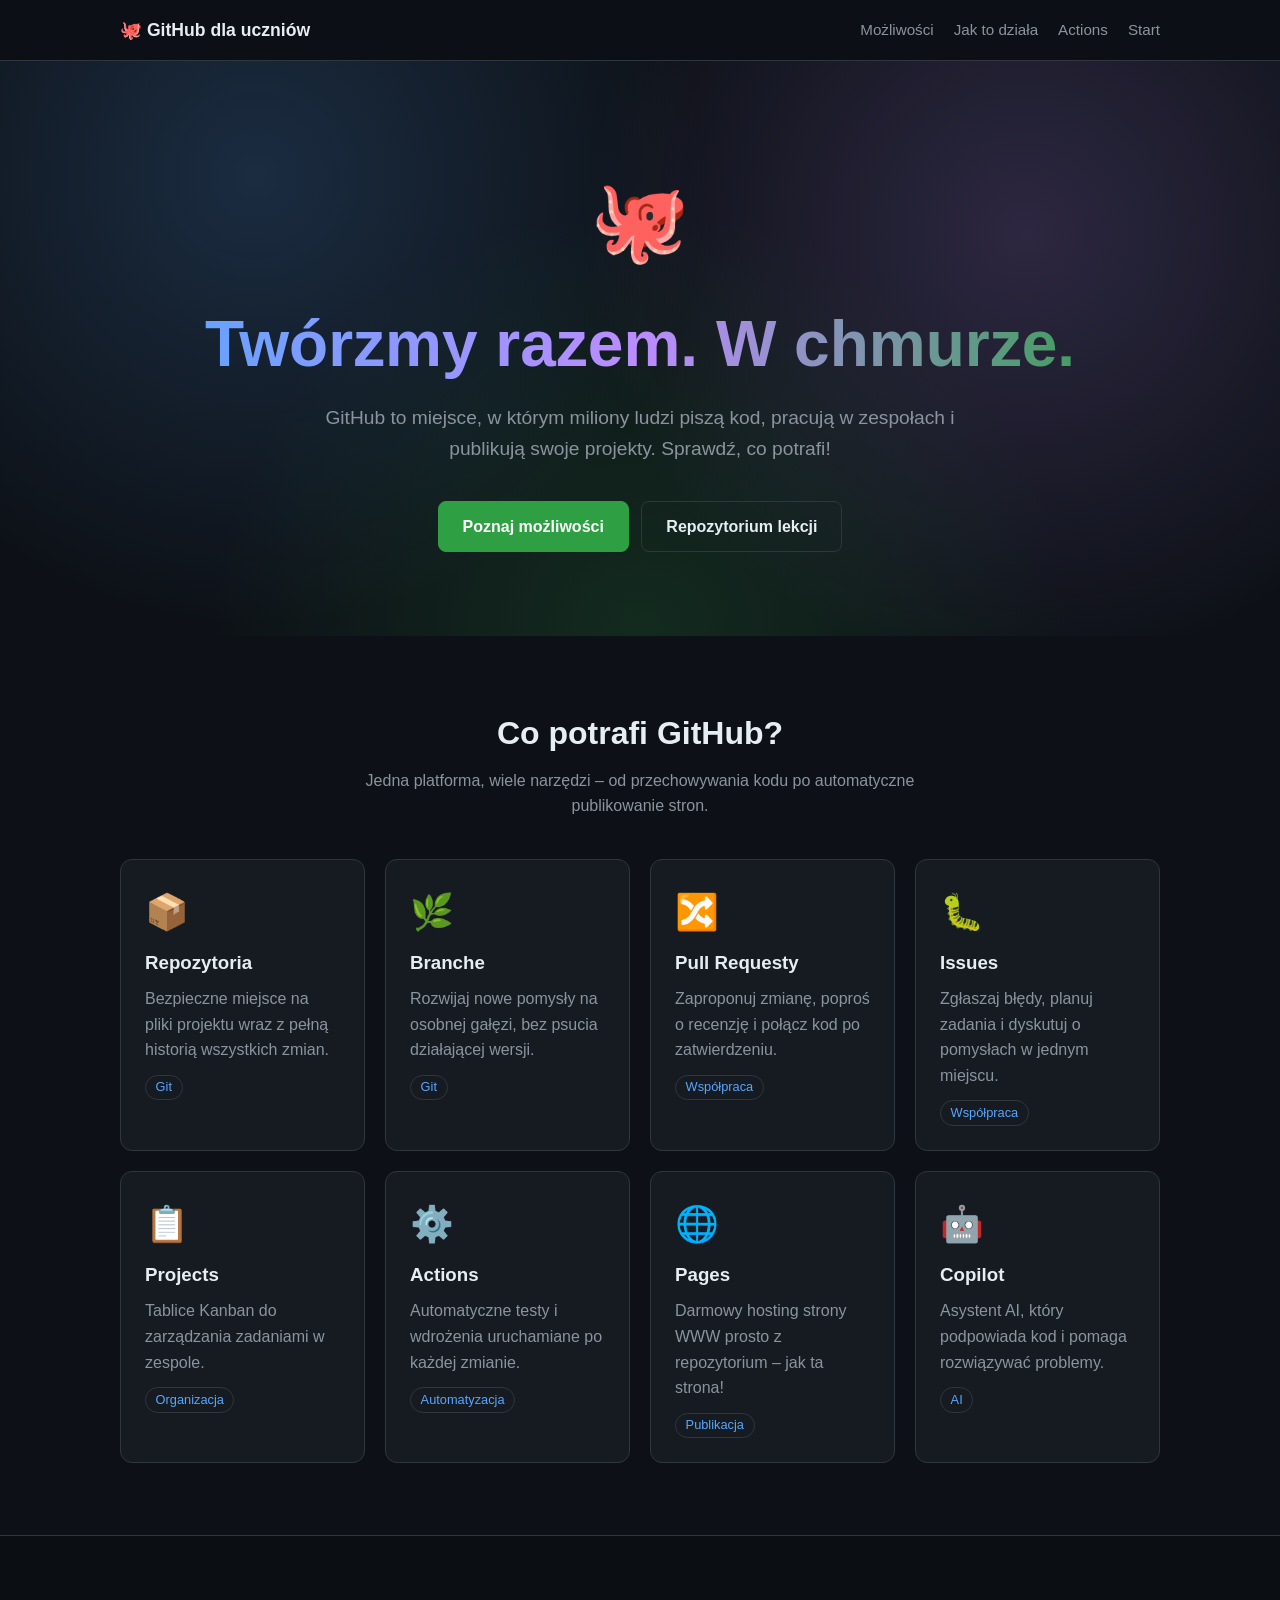
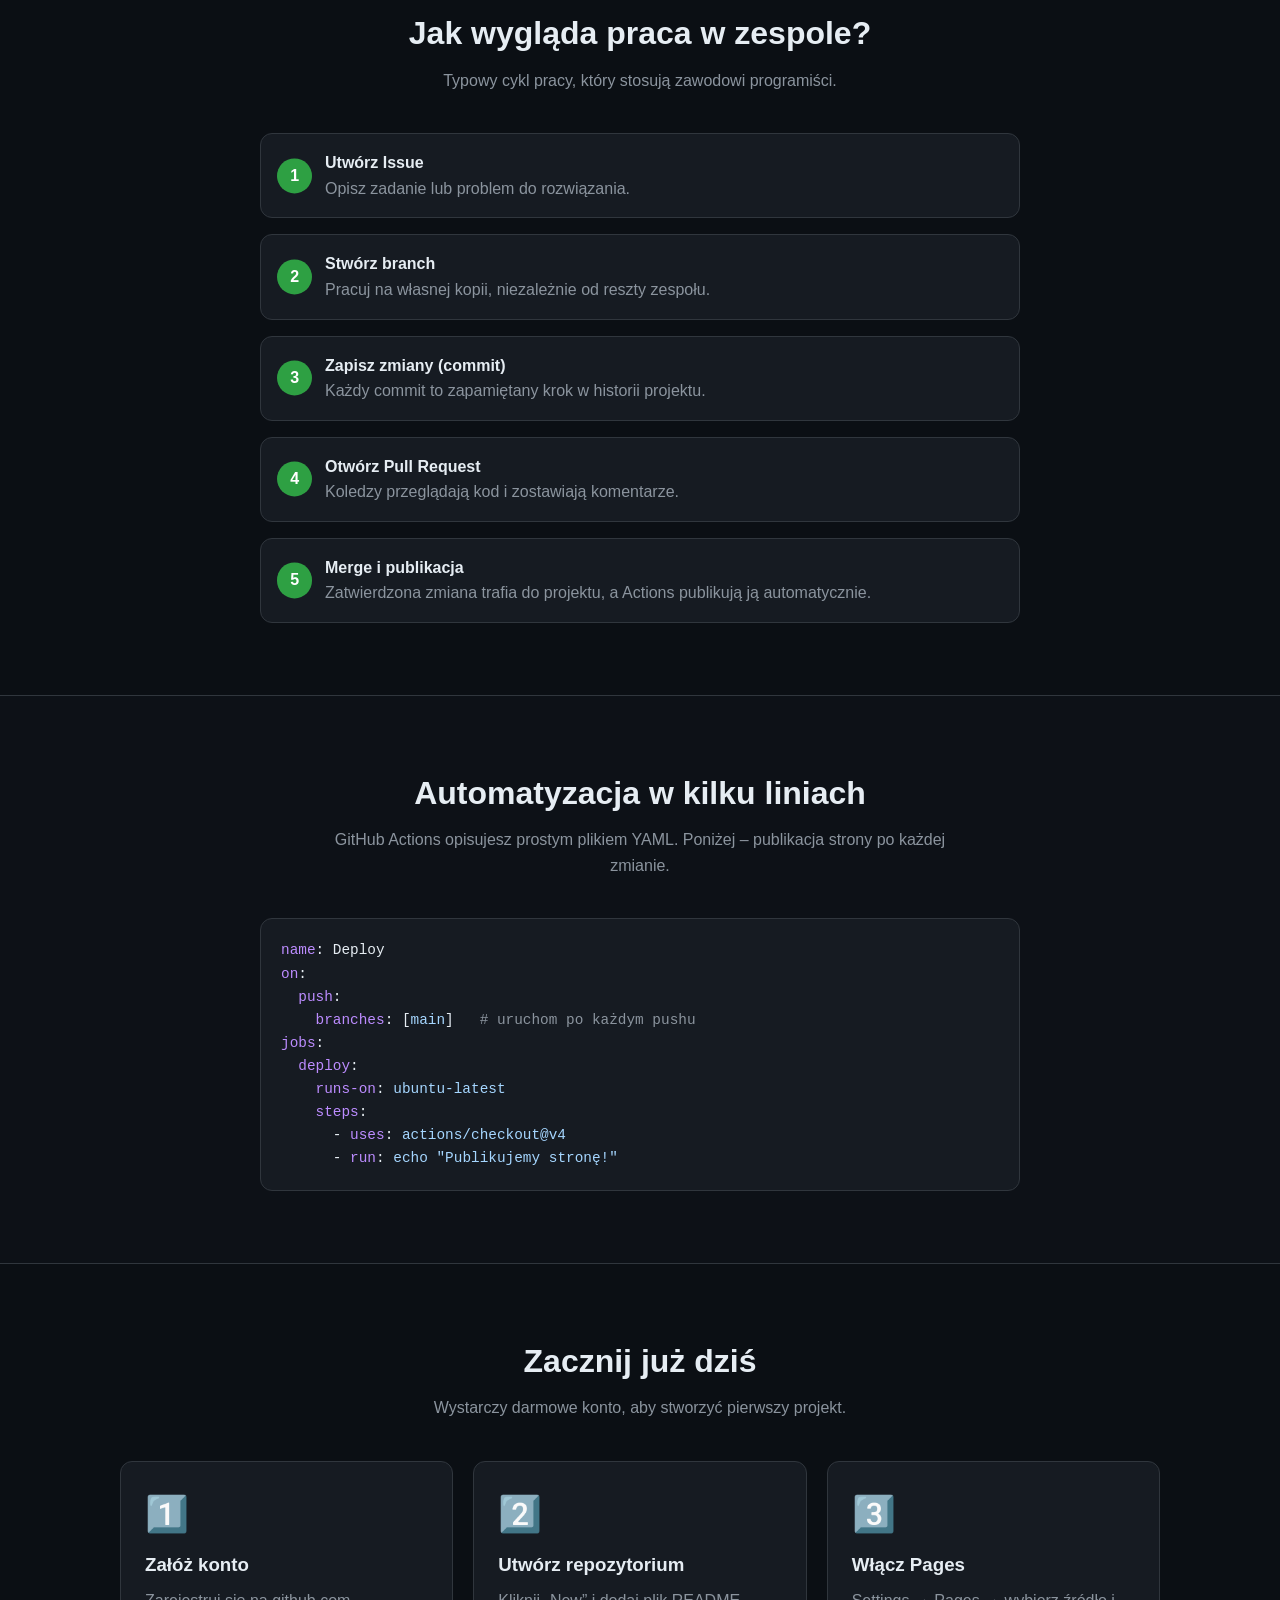
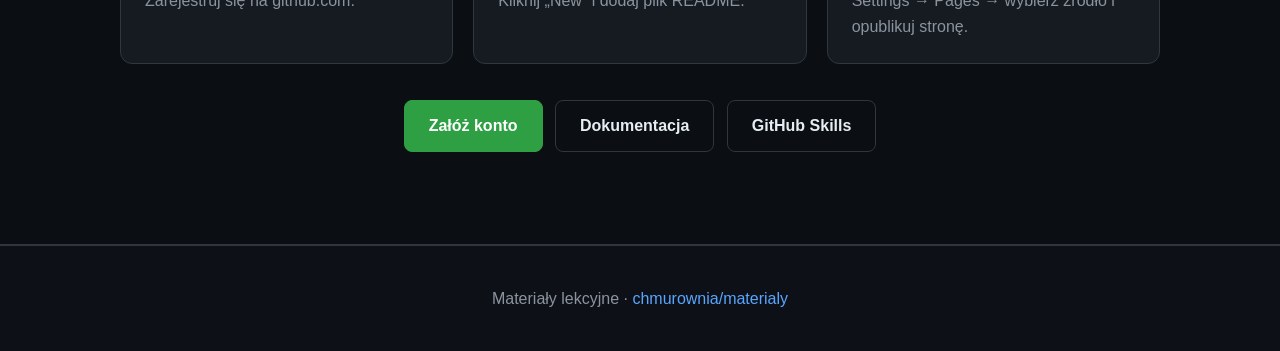
==== www/index.html @ 022d209b "Add GitHub Pages site in www/ with deploy workflow Co-authored-by: copilot-swe-agent[bot] <198982749" ====
<!DOCTYPE html>
<html lang="pl">
<head>
  <meta charset="UTF-8">
  <meta name="viewport" content="width=device-width, initial-scale=1">
  <title>GitHub – poznaj możliwości platformy</title>
  <meta name="description" content="Prosty przewodnik po możliwościach platformy GitHub dla uczniów liceum.">
  <link rel="stylesheet" href="style.css">
</head>
<body>
  <nav>
    <div class="container">
      <a class="logo" href="#">🐙 GitHub dla uczniów</a>
      <ul>
        <li><a href="#mozliwosci">Możliwości</a></li>
        <li><a href="#workflow">Jak to działa</a></li>
        <li><a href="#actions">Actions</a></li>
        <li><a href="#start">Start</a></li>
      </ul>
    </div>
  </nav>

  <header class="hero">
    <div class="container">
      <div class="octo">🐙</div>
      <h1>Twórzmy razem. W chmurze.</h1>
      <p>GitHub to miejsce, w którym miliony ludzi piszą kod, pracują w zespołach i publikują swoje projekty. Sprawdź, co potrafi!</p>
      <a class="btn primary" href="#mozliwosci">Poznaj możliwości</a>
      <a class="btn" href="https://github.com/chmurownia/materialy">Repozytorium lekcji</a>
    </div>
  </header>

  <section id="mozliwosci">
    <div class="container">
      <h2>Co potrafi GitHub?</h2>
      <p class="lead">Jedna platforma, wiele narzędzi – od przechowywania kodu po automatyczne publikowanie stron.</p>
      <div class="grid">
        <div class="card"><div class="icon">📦</div><h3>Repozytoria</h3><p>Bezpieczne miejsce na pliki projektu wraz z pełną historią wszystkich zmian.</p><span class="tag">Git</span></div>
        <div class="card"><div class="icon">🌿</div><h3>Branche</h3><p>Rozwijaj nowe pomysły na osobnej gałęzi, bez psucia działającej wersji.</p><span class="tag">Git</span></div>
        <div class="card"><div class="icon">🔀</div><h3>Pull Requesty</h3><p>Zaproponuj zmianę, poproś o recenzję i połącz kod po zatwierdzeniu.</p><span class="tag">Współpraca</span></div>
        <div class="card"><div class="icon">🐛</div><h3>Issues</h3><p>Zgłaszaj błędy, planuj zadania i dyskutuj o pomysłach w jednym miejscu.</p><span class="tag">Współpraca</span></div>
        <div class="card"><div class="icon">📋</div><h3>Projects</h3><p>Tablice Kanban do zarządzania zadaniami w zespole.</p><span class="tag">Organizacja</span></div>
        <div class="card"><div class="icon">⚙️</div><h3>Actions</h3><p>Automatyczne testy i wdrożenia uruchamiane po każdej zmianie.</p><span class="tag">Automatyzacja</span></div>
        <div class="card"><div class="icon">🌐</div><h3>Pages</h3><p>Darmowy hosting strony WWW prosto z repozytorium – jak ta strona!</p><span class="tag">Publikacja</span></div>
        <div class="card"><div class="icon">🤖</div><h3>Copilot</h3><p>Asystent AI, który podpowiada kod i pomaga rozwiązywać problemy.</p><span class="tag">AI</span></div>
      </div>
    </div>
  </section>

  <section id="workflow" class="alt">
    <div class="container">
      <h2>Jak wygląda praca w zespole?</h2>
      <p class="lead">Typowy cykl pracy, który stosują zawodowi programiści.</p>
      <div class="steps">
        <div class="step"><strong>Utwórz Issue</strong><span>Opisz zadanie lub problem do rozwiązania.</span></div>
        <div class="step"><strong>Stwórz branch</strong><span>Pracuj na własnej kopii, niezależnie od reszty zespołu.</span></div>
        <div class="step"><strong>Zapisz zmiany (commit)</strong><span>Każdy commit to zapamiętany krok w historii projektu.</span></div>
        <div class="step"><strong>Otwórz Pull Request</strong><span>Koledzy przeglądają kod i zostawiają komentarze.</span></div>
        <div class="step"><strong>Merge i publikacja</strong><span>Zatwierdzona zmiana trafia do projektu, a Actions publikują ją automatycznie.</span></div>
      </div>
    </div>
  </section>

  <section id="actions">
    <div class="container">
      <h2>Automatyzacja w kilku liniach</h2>
      <p class="lead">GitHub Actions opisujesz prostym plikiem YAML. Poniżej – publikacja strony po każdej zmianie.</p>
<pre><code><span class="k">name</span>: Deploy
<span class="k">on</span>:
  <span class="k">push</span>:
    <span class="k">branches</span>: [<span class="s">main</span>]   <span class="c"># uruchom po każdym pushu</span>
<span class="k">jobs</span>:
  <span class="k">deploy</span>:
    <span class="k">runs-on</span>: <span class="s">ubuntu-latest</span>
    <span class="k">steps</span>:
      - <span class="k">uses</span>: <span class="s">actions/checkout@v4</span>
      - <span class="k">run</span>: <span class="s">echo "Publikujemy stronę!"</span></code></pre>
    </div>
  </section>

  <section id="start" class="alt">
    <div class="container">
      <h2>Zacznij już dziś</h2>
      <p class="lead">Wystarczy darmowe konto, aby stworzyć pierwszy projekt.</p>
      <div class="grid">
        <div class="card"><div class="icon">1️⃣</div><h3>Załóż konto</h3><p>Zarejestruj się na github.com.</p></div>
        <div class="card"><div class="icon">2️⃣</div><h3>Utwórz repozytorium</h3><p>Kliknij „New” i dodaj plik README.</p></div>
        <div class="card"><div class="icon">3️⃣</div><h3>Włącz Pages</h3><p>Settings → Pages → wybierz źródło i opublikuj stronę.</p></div>
      </div>
      <p style="text-align:center;margin-top:2rem">
        <a class="btn primary" href="https://github.com/signup">Załóż konto</a>
        <a class="btn" href="https://docs.github.com/pl">Dokumentacja</a>
        <a class="btn" href="https://skills.github.com">GitHub Skills</a>
      </p>
    </div>
  </section>

  <footer>
    <div class="container">Materiały lekcyjne · <a href="https://github.com/chmurownia/materialy">chmurownia/materialy</a></div>
  </footer>
</body>
</html>
---- www/style.css ----
:root {
  --bg: #0d1117;
  --card: #161b22;
  --border: #30363d;
  --text: #e6edf3;
  --muted: #8b949e;
  --accent: #2ea043;
  --accent2: #58a6ff;
  --accent3: #bc8cff;
}
* { box-sizing: border-box; }
html { scroll-behavior: smooth; }
body {
  margin: 0;
  font-family: -apple-system, "Segoe UI", Roboto, Helvetica, Arial, sans-serif;
  background: var(--bg);
  color: var(--text);
  line-height: 1.6;
}
a { color: var(--accent2); text-decoration: none; }
.container { max-width: 1080px; margin: 0 auto; padding: 0 1.25rem; }

nav {
  position: sticky; top: 0; z-index: 10;
  background: rgba(13, 17, 23, .85);
  backdrop-filter: blur(8px);
  border-bottom: 1px solid var(--border);
}
nav .container { display: flex; align-items: center; justify-content: space-between; height: 60px; }
nav .logo { font-weight: 700; color: var(--text); font-size: 1.1rem; }
nav ul { display: flex; gap: 1.25rem; list-style: none; margin: 0; padding: 0; }
nav ul a { color: var(--muted); font-size: .95rem; }
nav ul a:hover { color: var(--text); }

.hero {
  text-align: center;
  padding: 6rem 0 5rem;
  background:
    radial-gradient(circle at 20% 20%, rgba(88,166,255,.18), transparent 40%),
    radial-gradient(circle at 80% 30%, rgba(188,140,255,.18), transparent 40%),
    radial-gradient(circle at 50% 100%, rgba(46,160,67,.18), transparent 50%);
}
.hero .octo { font-size: 5rem; }
.hero h1 {
  font-size: clamp(2.2rem, 6vw, 4rem);
  margin: .5rem 0;
  background: linear-gradient(90deg, var(--accent2), var(--accent3), var(--accent));
  -webkit-background-clip: text; background-clip: text; color: transparent;
}
.hero p { max-width: 640px; margin: 0 auto 2rem; color: var(--muted); font-size: 1.2rem; }
.btn {
  display: inline-block; padding: .75rem 1.5rem; border-radius: 8px;
  font-weight: 600; margin: .25rem; border: 1px solid var(--border);
  color: var(--text); transition: transform .15s, background .15s;
}
.btn:hover { transform: translateY(-2px); }
.btn.primary { background: var(--accent); border-color: var(--accent); color: #fff; }

section { padding: 4.5rem 0; }
section h2 { text-align: center; font-size: 2rem; margin: 0 0 .5rem; }
section .lead { text-align: center; color: var(--muted); max-width: 640px; margin: 0 auto 2.5rem; }

.grid { display: grid; gap: 1.25rem; grid-template-columns: repeat(auto-fit, minmax(240px, 1fr)); }
.card {
  background: var(--card); border: 1px solid var(--border);
  border-radius: 12px; padding: 1.5rem;
  transition: transform .2s, border-color .2s;
}
.card:hover { transform: translateY(-4px); border-color: var(--accent2); }
.card .icon { font-size: 2.2rem; }
.card h3 { margin: .5rem 0; }
.card p { color: var(--muted); margin: 0; }
.tag {
  display: inline-block; margin-top: .75rem; font-size: .8rem;
  padding: .1rem .6rem; border-radius: 999px;
  border: 1px solid var(--border); color: var(--accent2);
}

.alt { background: #0b0f14; border-block: 1px solid var(--border); }

.steps { counter-reset: step; display: grid; gap: 1rem; max-width: 760px; margin: 0 auto; }
.step {
  counter-increment: step; position: relative;
  background: var(--card); border: 1px solid var(--border);
  border-radius: 12px; padding: 1rem 1rem 1rem 4rem;
}
.step::before {
  content: counter(step);
  position: absolute; left: 1rem; top: 50%; transform: translateY(-50%);
  width: 2.2rem; height: 2.2rem; border-radius: 50%;
  background: var(--accent); color: #fff; font-weight: 700;
  display: flex; align-items: center; justify-content: center;
}
.step strong { display: block; }
.step span { color: var(--muted); }

pre {
  background: var(--card); border: 1px solid var(--border);
  border-radius: 12px; padding: 1.25rem; overflow-x: auto;
  max-width: 760px; margin: 0 auto;
}
code { font-family: ui-monospace, SFMono-Regular, Menlo, monospace; font-size: .9rem; }
.c { color: var(--muted); }
.k { color: var(--accent3); }
.s { color: #a5d6ff; }

footer {
  text-align: center; padding: 2.5rem 0; color: var(--muted);
  border-top: 1px solid var(--border);
}
@media (max-width: 640px) { nav ul { display: none; } }
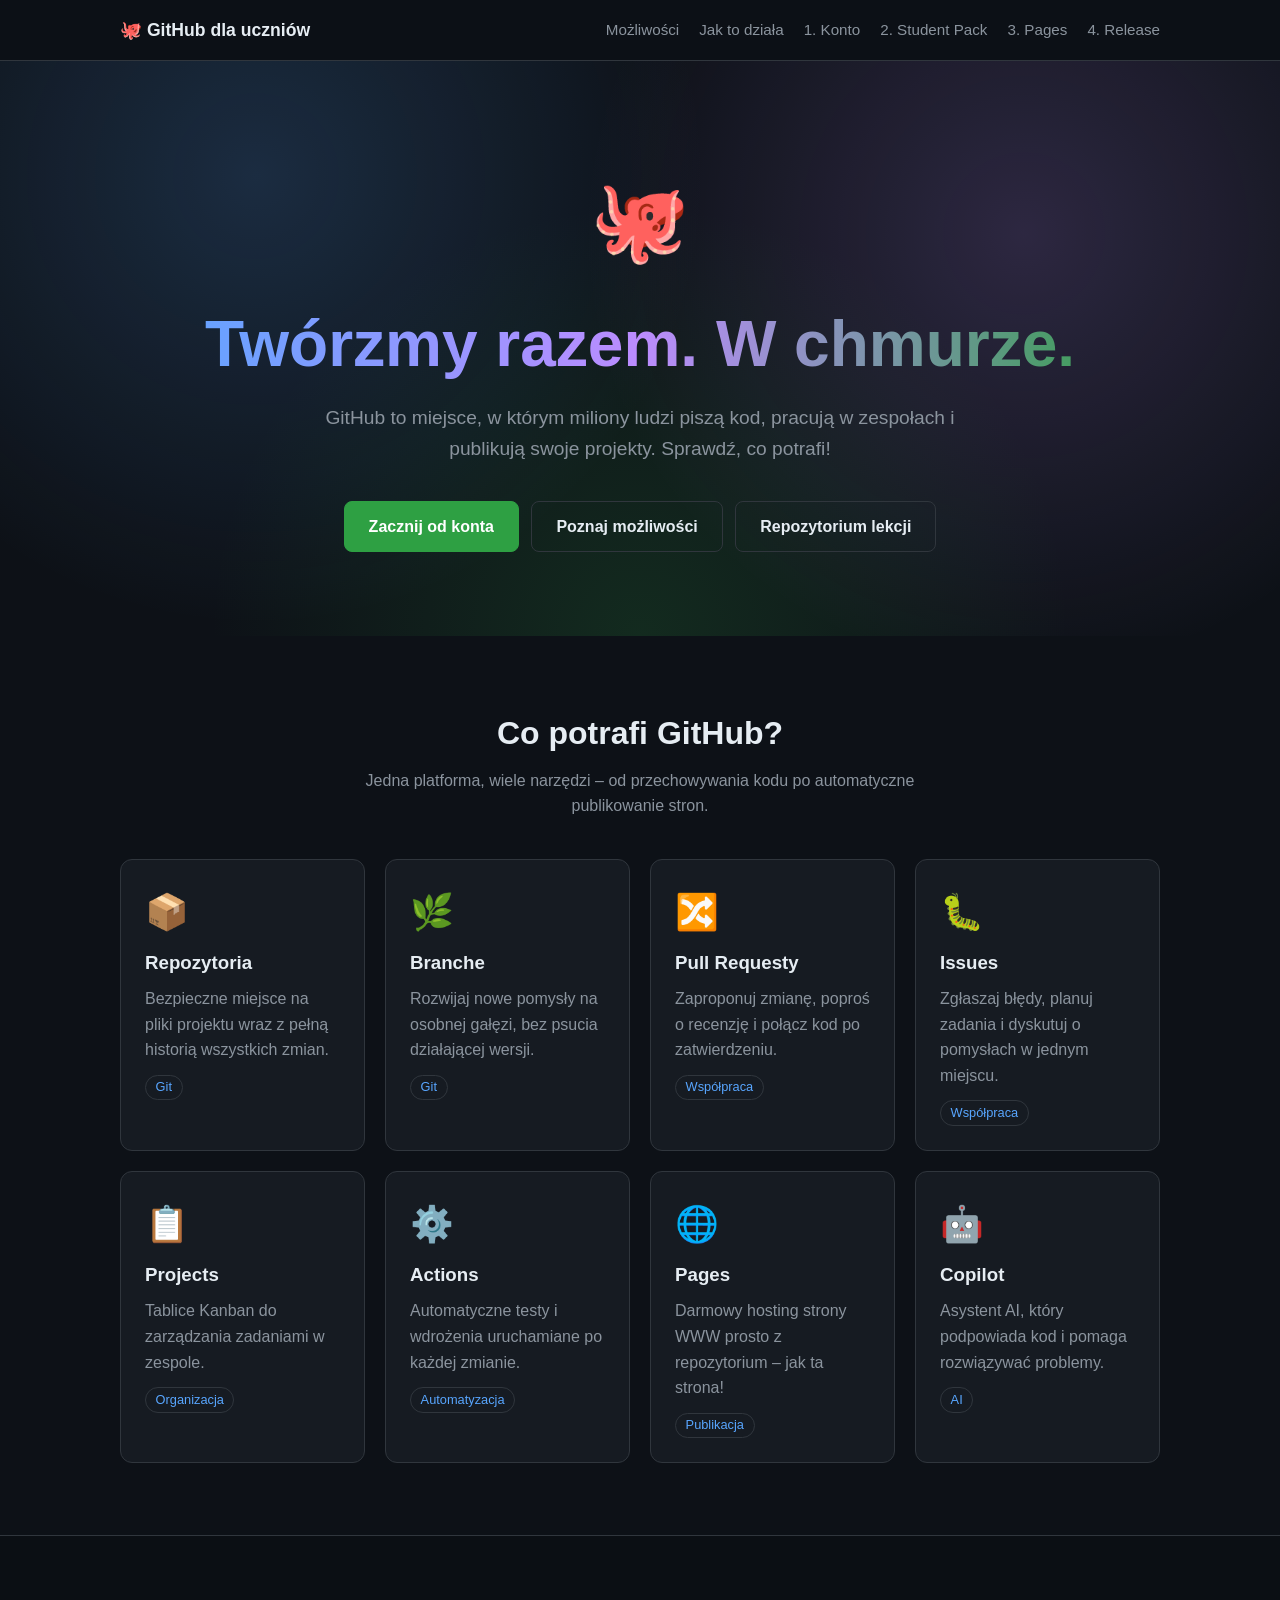
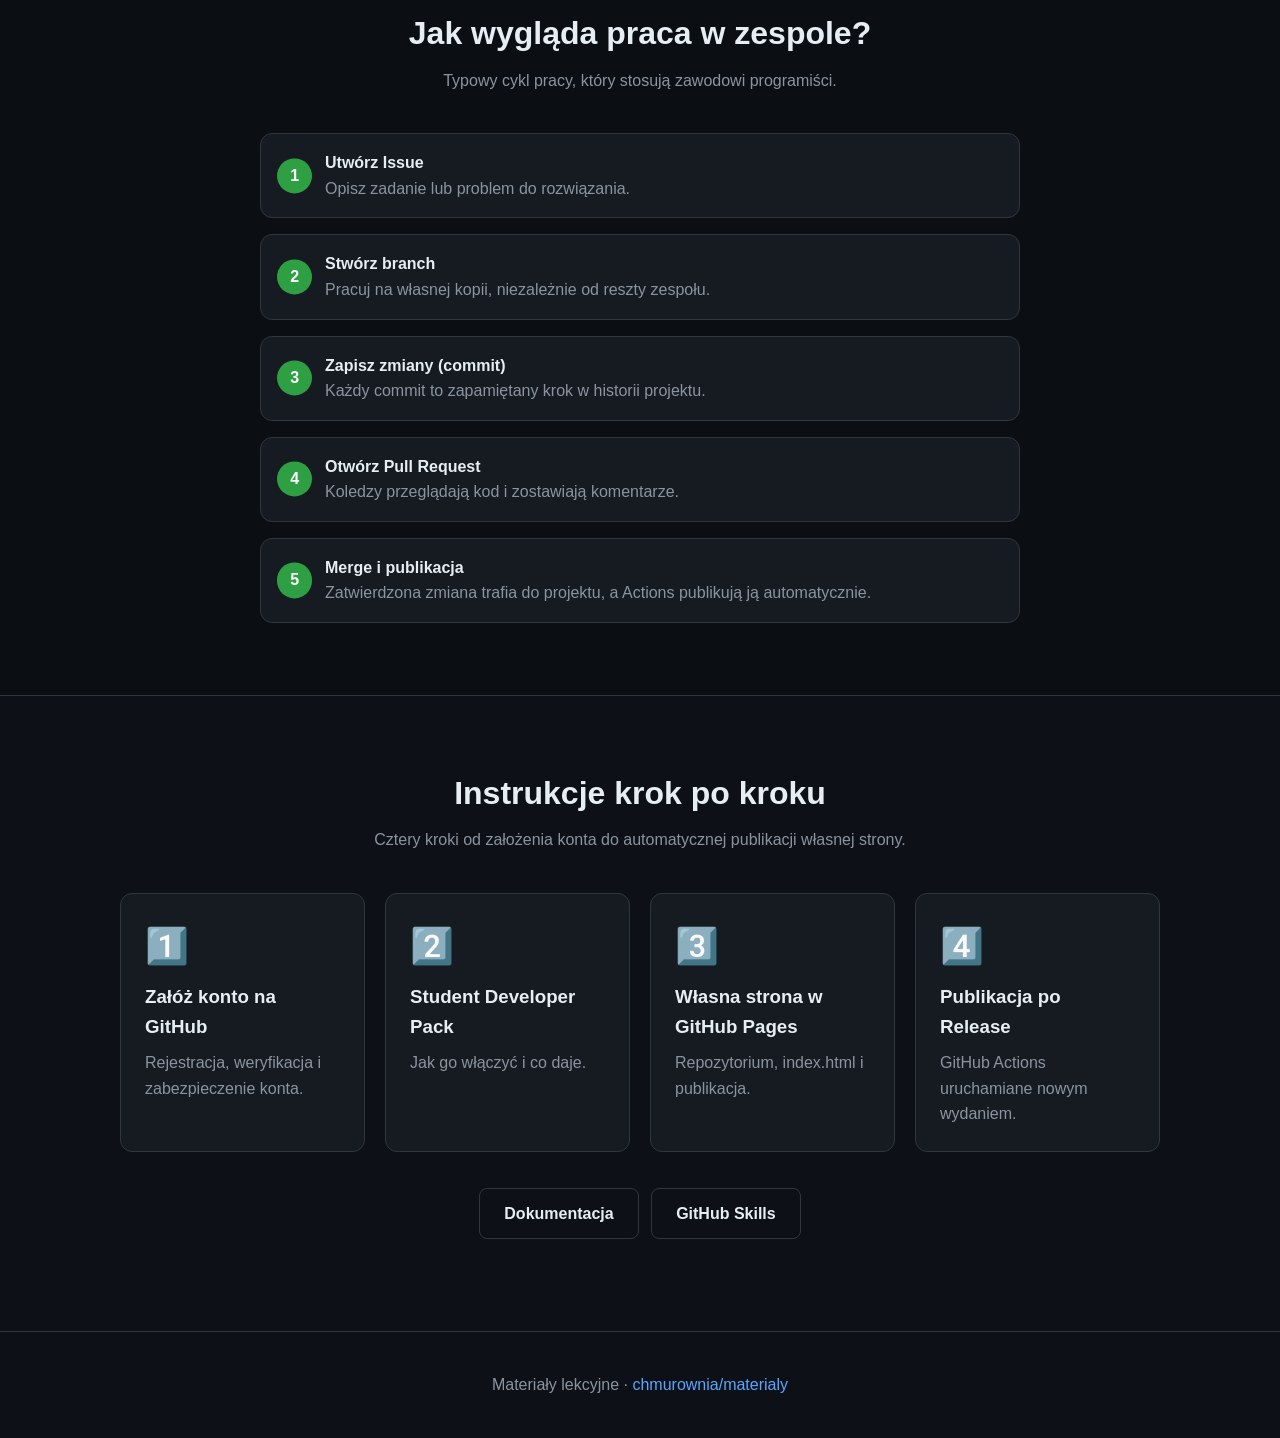
==== commit 27e9333a: "Dodaj podstrony z instrukcjami: konto, Student Pack, Pages, Release Co-authored-by: copilot-swe-agen" ====
--- a/www/index.html
+++ b/www/index.html
@@ -14,8 +14,10 @@
       <ul>
         <li><a href="#mozliwosci">Możliwości</a></li>
         <li><a href="#workflow">Jak to działa</a></li>
-        <li><a href="#actions">Actions</a></li>
-        <li><a href="#start">Start</a></li>
+        <li><a href="konto.html">1. Konto</a></li>
+        <li><a href="student-pack.html">2. Student Pack</a></li>
+        <li><a href="github-pages.html">3. Pages</a></li>
+        <li><a href="release-actions.html">4. Release</a></li>
       </ul>
     </div>
   </nav>
@@ -25,7 +27,8 @@
       <div class="octo">🐙</div>
       <h1>Twórzmy razem. W chmurze.</h1>
       <p>GitHub to miejsce, w którym miliony ludzi piszą kod, pracują w zespołach i publikują swoje projekty. Sprawdź, co potrafi!</p>
-      <a class="btn primary" href="#mozliwosci">Poznaj możliwości</a>
+      <a class="btn primary" href="konto.html">Zacznij od konta</a>
+      <a class="btn" href="#mozliwosci">Poznaj możliwości</a>
       <a class="btn" href="https://github.com/chmurownia/materialy">Repozytorium lekcji</a>
     </div>
   </header>
@@ -63,32 +66,15 @@
 
   <section id="actions">
     <div class="container">
-      <h2>Automatyzacja w kilku liniach</h2>
-      <p class="lead">GitHub Actions opisujesz prostym plikiem YAML. Poniżej – publikacja strony po każdej zmianie.</p>
-<pre><code><span class="k">name</span>: Deploy
-<span class="k">on</span>:
-  <span class="k">push</span>:
-    <span class="k">branches</span>: [<span class="s">main</span>]   <span class="c"># uruchom po każdym pushu</span>
-<span class="k">jobs</span>:
-  <span class="k">deploy</span>:
-    <span class="k">runs-on</span>: <span class="s">ubuntu-latest</span>
-    <span class="k">steps</span>:
-      - <span class="k">uses</span>: <span class="s">actions/checkout@v4</span>
-      - <span class="k">run</span>: <span class="s">echo "Publikujemy stronę!"</span></code></pre>
-    </div>
-  </section>
-
-  <section id="start" class="alt">
-    <div class="container">
-      <h2>Zacznij już dziś</h2>
-      <p class="lead">Wystarczy darmowe konto, aby stworzyć pierwszy projekt.</p>
+      <h2>Instrukcje krok po kroku</h2>
+      <p class="lead">Cztery kroki od założenia konta do automatycznej publikacji własnej strony.</p>
       <div class="grid">
-        <div class="card"><div class="icon">1️⃣</div><h3>Załóż konto</h3><p>Zarejestruj się na github.com.</p></div>
-        <div class="card"><div class="icon">2️⃣</div><h3>Utwórz repozytorium</h3><p>Kliknij „New” i dodaj plik README.</p></div>
-        <div class="card"><div class="icon">3️⃣</div><h3>Włącz Pages</h3><p>Settings → Pages → wybierz źródło i opublikuj stronę.</p></div>
+        <a class="card link-card" href="konto.html"><div class="icon">1️⃣</div><h3>Załóż konto na GitHub</h3><p>Rejestracja, weryfikacja i zabezpieczenie konta.</p></a>
+        <a class="card link-card" href="student-pack.html"><div class="icon">2️⃣</div><h3>Student Developer Pack</h3><p>Jak go włączyć i co daje.</p></a>
+        <a class="card link-card" href="github-pages.html"><div class="icon">3️⃣</div><h3>Własna strona w GitHub Pages</h3><p>Repozytorium, index.html i publikacja.</p></a>
+        <a class="card link-card" href="release-actions.html"><div class="icon">4️⃣</div><h3>Publikacja po Release</h3><p>GitHub Actions uruchamiane nowym wydaniem.</p></a>
       </div>
       <p style="text-align:center;margin-top:2rem">
-        <a class="btn primary" href="https://github.com/signup">Załóż konto</a>
         <a class="btn" href="https://docs.github.com/pl">Dokumentacja</a>
         <a class="btn" href="https://skills.github.com">GitHub Skills</a>
       </p>
--- a/www/style.css
+++ b/www/style.css
@@ -109,3 +109,16 @@
   border-top: 1px solid var(--border);
 }
 @media (max-width: 640px) { nav ul { display: none; } }
+
+.page-title { font-size: 2.2rem; margin: .2rem 0 .5rem; }
+.guide { padding-left: 1.4rem; max-width: 820px; }
+.guide li { margin-bottom: .9rem; }
+.guide pre { margin-top: .6rem; overflow-x: auto; }
+.note { max-width: 820px; background: var(--card); border: 1px solid var(--border); border-left: 4px solid var(--accent2); border-radius: 8px; padding: .8rem 1rem; margin-top: 1rem; }
+.muted { color: var(--muted); font-size: .9rem; }
+:not(pre) > code { background: var(--card); border: 1px solid var(--border); border-radius: 4px; padding: .05rem .35rem; }
+nav ul { flex-wrap: wrap; }
+nav ul a.active { color: var(--text); font-weight: 600; }
+.pager { display: flex; justify-content: space-between; gap: 1rem; margin-top: 2.5rem; }
+a.link-card { display: block; color: inherit; }
+a.link-card:hover { border-color: var(--accent2); }
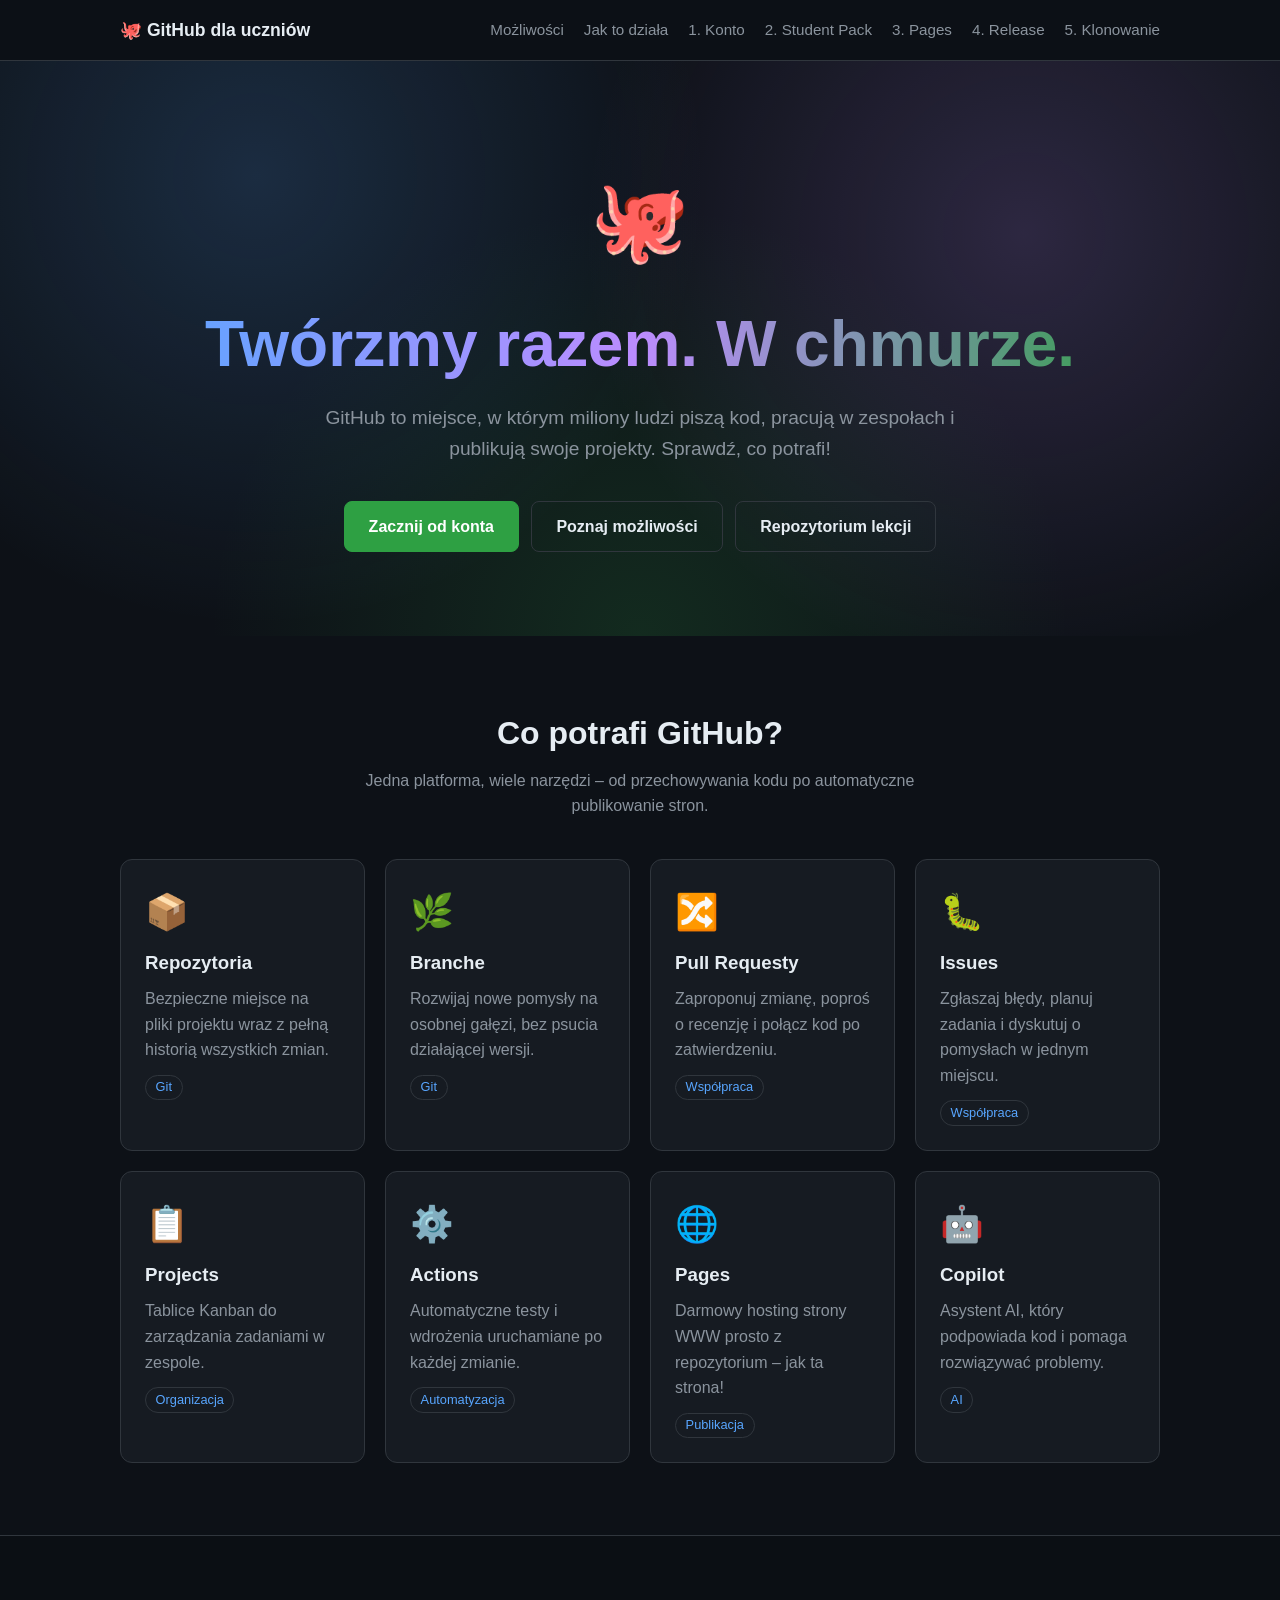
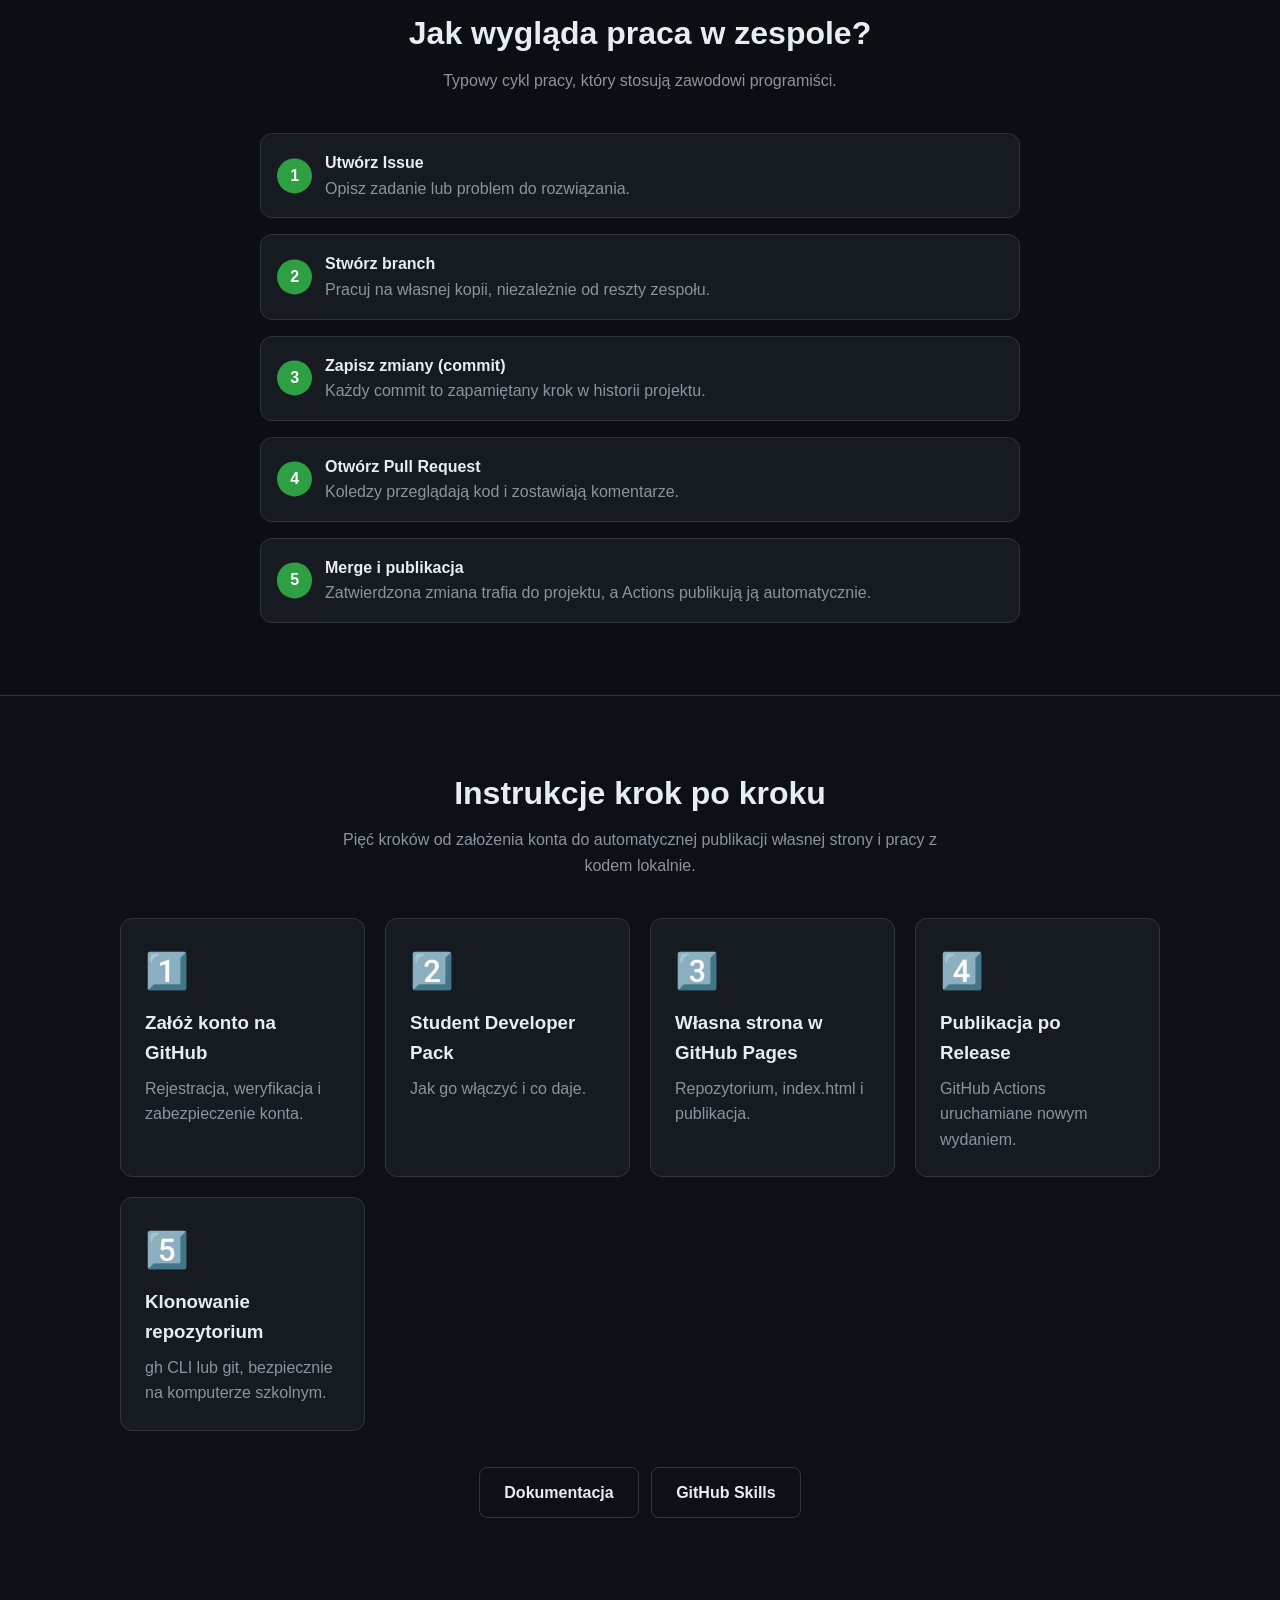
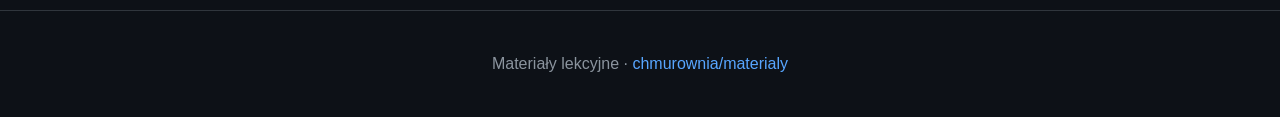
==== commit 587e3a8a: "Dodaj stronę z instrukcją klonowania repozytorium (gh CLI / git) Co-authored-by: copilot-swe-agent[b" ====
--- a/www/index.html
+++ b/www/index.html
@@ -18,6 +18,7 @@
         <li><a href="student-pack.html">2. Student Pack</a></li>
         <li><a href="github-pages.html">3. Pages</a></li>
         <li><a href="release-actions.html">4. Release</a></li>
+        <li><a href="klonowanie.html">5. Klonowanie</a></li>
       </ul>
     </div>
   </nav>
@@ -67,15 +68,16 @@
   <section id="actions">
     <div class="container">
       <h2>Instrukcje krok po kroku</h2>
-      <p class="lead">Cztery kroki od założenia konta do automatycznej publikacji własnej strony.</p>
+      <p class="lead">Pięć kroków od założenia konta do automatycznej publikacji własnej strony i pracy z kodem lokalnie.</p>
       <div class="grid">
         <a class="card link-card" href="konto.html"><div class="icon">1️⃣</div><h3>Załóż konto na GitHub</h3><p>Rejestracja, weryfikacja i zabezpieczenie konta.</p></a>
         <a class="card link-card" href="student-pack.html"><div class="icon">2️⃣</div><h3>Student Developer Pack</h3><p>Jak go włączyć i co daje.</p></a>
         <a class="card link-card" href="github-pages.html"><div class="icon">3️⃣</div><h3>Własna strona w GitHub Pages</h3><p>Repozytorium, index.html i publikacja.</p></a>
         <a class="card link-card" href="release-actions.html"><div class="icon">4️⃣</div><h3>Publikacja po Release</h3><p>GitHub Actions uruchamiane nowym wydaniem.</p></a>
+        <a class="card link-card" href="klonowanie.html"><div class="icon">5️⃣</div><h3>Klonowanie repozytorium</h3><p>gh CLI lub git, bezpiecznie na komputerze szkolnym.</p></a>
       </div>
       <p style="text-align:center;margin-top:2rem">
-        <a class="btn" href="https://docs.github.com/pl">Dokumentacja</a>
+        <a class="btn" href="https://docs.github.com">Dokumentacja</a>
         <a class="btn" href="https://skills.github.com">GitHub Skills</a>
       </p>
     </div>
